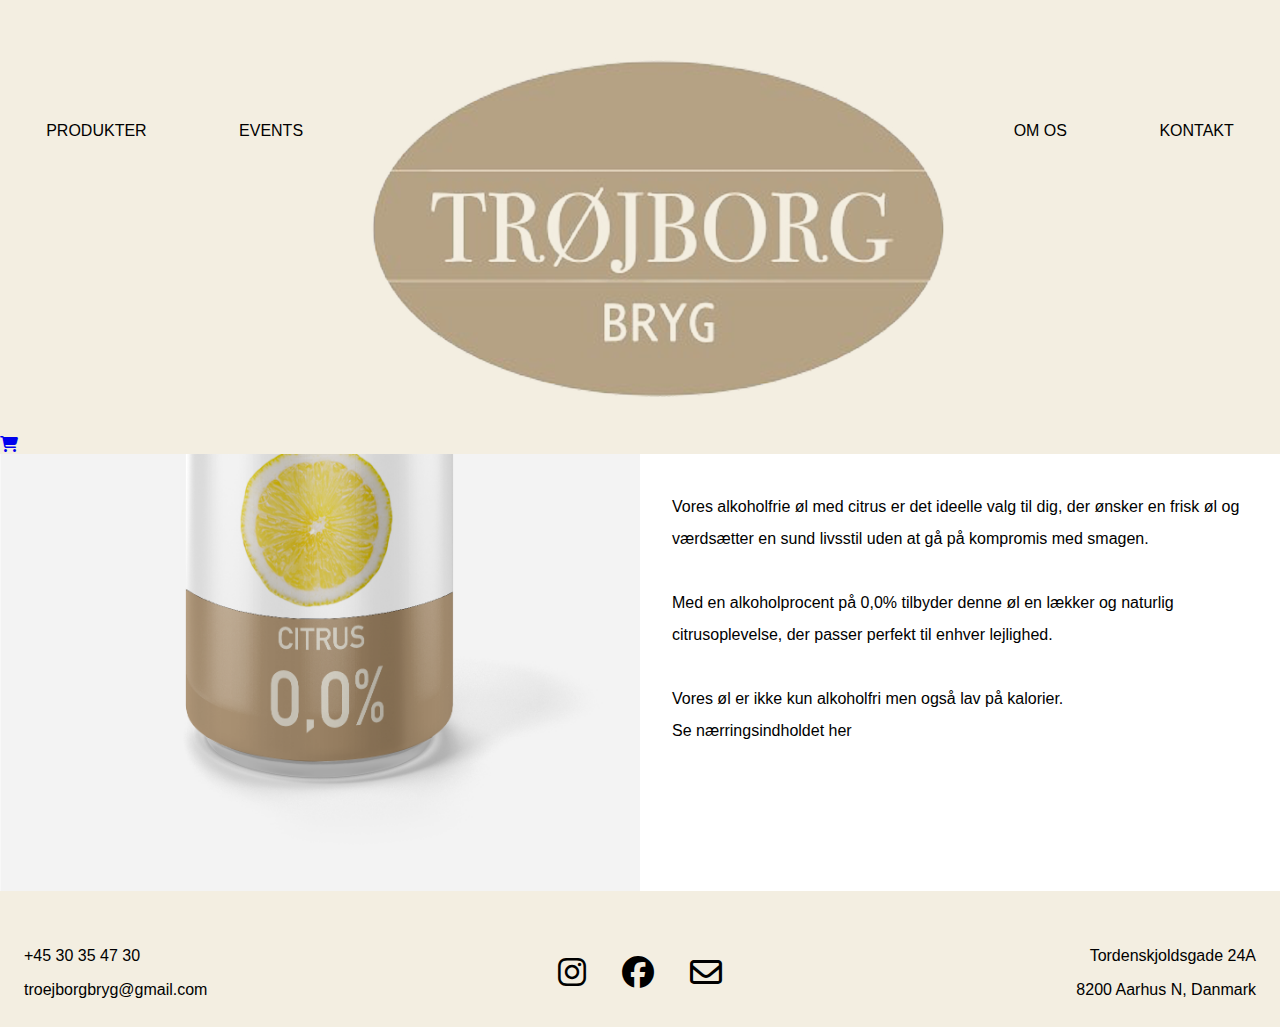
==== citrus.html @ c744fb50 "Første upload til Github" ====
<!DOCTYPE html>
<html lang="da">
<head>
    <meta charset="UTF-8">
    <meta name="viewport" content="width=device-width, initial-scale=1.0">
    <title>Alkoholfri øl med citrus</title>
    <link rel="stylesheet" href="https://cdnjs.cloudflare.com/ajax/libs/font-awesome/6.4.2/css/all.min.css">
    <link rel="stylesheet" href="css/style.css">
    <link rel="icon" href="img/logo.webp"> 
</head>
<body>
    <header>
        <nav>    
                <div class="menu-mobil">
                    <input type="checkbox" id="check">
                    <label for="check" class="checkbtn">
                        <i class="fa-solid fa-bars"></i>
                        <!-- <img class="burgerbar" src="img/burgerbar.webp" alt="Burgerbar"> -->
                    </label>
                </div>
                            
                    <ul class="menu-pc">
                        <li><a href="produkter.html">PRODUKTER</a></li>
                        <li><a href="error.html">EVENTS</a></li>
                             <!-- logo -->
                             <a href="index.html" id="navlogo">
                                 <img src="img/logo.webp" alt="Logo"></a>
                        <li><a href="om.html">OM OS</a></li>
                        <li><a href="kontakt.html">KONTAKT</a></li>
                    </ul>

                    <a href="#"><i class="fa-solid fa-cart-shopping"></i></a>

    
        </nav>
    </header>
<main>
    <section class="alkoholfri-citrus">
        <img class="alkoholfri-citrus-billede" src="img/citrus.webp" alt="Alkoholfri øl med citrus">

        <div class="alkoholfri-citrus-boks1">
            <h1>ALKOHOLFRI ØL MED CITRUS</h1>
            <p>0,33L</p>
            <div class="alkoholfri-citrus-knap">LÆG I KURV</div>
            <h2>Beskrivelse</h2>
            <p>Vores alkoholfrie øl med citrus er det ideelle valg til dig, der ønsker en frisk øl og værdsætter en sund livsstil uden at gå på kompromis med smagen. <br><br>

                Med en alkoholprocent på 0,0% tilbyder denne øl en lækker og naturlig citrusoplevelse, der passer perfekt til enhver lejlighed. <br><br>
                
                Vores øl er ikke kun alkoholfri men også lav på kalorier.</p>
                
                <a class="alkoholfri-citrus-indhold" href="#"><p>Se nærringsindholdet her</p></a>
        </div>

    </section>
</main>
<footer>
    <div class="footer-kontakt">
        <ul>
            <li>+45 30 35 47 30</li>
            <li>troejborgbryg@gmail.com</li>
        </ul>
    </div>

    <div class="social">
        <a href="#"><i class="fab fa-instagram"></i></a>
        <a class="fb" href="#"><i class="fab fa-facebook"></i></a>
        <a href="mailto:mia.s.lauridsen@gmail.com"><i class="fa-regular fa-envelope"></i></a>
    </div>

    <div class="footer-adresse">
        <ul>
            <li>Tordenskjoldsgade 24A</li>
            <li>8200 Aarhus N, Danmark</li>
        </ul>
    </div>

</footer>
</body>
</html>
---- css/style.css ----
* {
    padding: 0;
    margin: 0;
    text-decoration: none;
    list-style: none;
    box-sizing: border-box;
    font-family: Arial, Helvetica, sans-serif;
} 
body {
    width: 100%;
}

nav {
    background-color: #f3eee1;
    position: fixed;
    z-index: 5;
    width: 100%;
}

nav ul li {
   margin: 0 2%;
}

nav ul li a {
    display: inline-block; 
    font-size: 1rem;
    color: black;
}

#menu-produkter :hover {
    opacity: 0.2;
  }

#menu-events :hover {
    opacity: 0.2;
}

#menu-om :hover{
    opacity: 0.2;
  }

#menu-kontakt :hover {
    opacity: 0.2;
}

#check {
    display: none;
}

.logo {
    height: 12rem;
}
 
.shopping-container {
    position: absolute;
    right: 10%;
    top: 40%;
    color: #b5a183;
}

.shopping-container:hover {
    opacity: 0.5;
}

.fa-bars {
    position: absolute;
    right: 4%;
    top: 40%;
    color: #b5a183;
}

.fa-bars:hover {
    opacity: 0.5;
}

/*************************************************************************************************************************************/
/********************************************************** FORSIDE ******************************************************************/
/*************************************************************************************************************************************/

/* section med big photo */

.forside-storboks {
    position: relative;
    display: flex;
    flex-direction: column;
    justify-content: center;
    align-items: center;
    background-color: #f3eee1;
}

.forside-storboks img {
    width: 100%;
    padding:9rem 10rem 4rem 10rem;
}

.forside-storboks .tekstbox {
    background-color: #b5a183;
    padding: 1rem 3rem;
    margin-bottom: 2rem;
    text-align: center;
}

.forside-storboks .tekstbox a {
    background-color: #b5a183;
    color: black;
    padding: 1rem 0;
    text-align: center;
}

.forside-storboks .tekstbox a :hover {
    color: #f3eee1;
}

/* De seks bokse */

.forside-bokse {
    display: flex;
    flex-wrap: wrap;
    background-color: white;
    width: 100%;
  }
  
  .forside-bokse .forside-boks1 {
    background-color: white;
    width: 33.3%;
    font-size: 1rem;
    padding: 5rem 4rem;
  }

  .forside-bokse .forside-boks1 p {
    text-align: left;
    font-size: 1rem;
    padding: 2rem 0;
    line-height: 2rem;
  }

  .forside-boks1-knap {
    text-align: center;
  }

  .forside-boks1-link {
    background-color: #b5a183;
    color: black;
    display: inline-block;
    padding: 1.5rem;
    margin-top: 2rem;
  }

  .forside-boks1-knap :hover {
    color: #f3eee1;
  }

  .forside-bokse .forside-boks2 {
    background-color: #f3eee1;
    width: 33.3%;
    font-size: 1rem;
  }

  .forside-bokse img {
    width: 100%;
    padding: 5rem;
  }

  .forside-bokse .forside-boks3 {
    background-color: white;
    width: 33.3%;
    font-size: 1rem;
    padding: 5rem 4rem;
  }

  .forside-bokse .forside-boks3 p {
    text-align: left;
    font-size: 1rem;
    padding: 2rem 0;
    line-height: 2rem;
  }

  .forside-boks3-knap {
    text-align: center;
  }

  .forside-boks3-link {
    background-color: #b5a183;
    color: black;
    display: inline-block;
    padding: 1.5rem;
    margin-top: 5.7rem;
  }

  .forside-boks3-knap :hover {
    color: #f3eee1;
  }


  .forside-bokse .forside-boks4 {
    background-color: #f3eee1;
    width: 33.3%;
    text-align: center;
    font-size: 1rem;
  }

  .forside-bokse .forside-boks4 img {
    width: 100%;
    padding: 5rem;
  }

  .forside-bokse .forside-boks5 {
    background-color: white;
    width: 33.3%;
    text-align: left;
    font-size: 1rem;
    padding: 5rem 4rem;
  }

  .forside-bokse .forside-boks5 p {
    text-align: left;
    font-size: 1rem;
    padding: 2rem 0;
    line-height: 2rem;
  }

  .forside-bokse .forside-boks6 {
    background-color: #f3eee1;
    width: 33.3%;
    text-align: center;
    font-size: 1rem;
  }

  .forside-bokse img {
    width: 100%;
    padding: 5rem;
  }


/*************************************************************************************************************************************/
/********************************************************** PRODUKTER ****************************************************************/
/*************************************************************************************************************************************/

.produkter-overskrift {
    background-color: #f3eee1;
    padding: 12rem 0 2rem 0;
    text-align: center;
}

.produkter-overskrift h1 {
    font-size: 2rem;   
    padding-bottom: 2rem;
    font-family: 'Times New Roman', Times, serif;
}

.produkter-overskrift p {
    padding: 1rem 15%;
}

/* læs mere knap + læs mindre knapper */


#laesmere {
    display: none;
}

#laesmere:checked ~ .content {
    display: block;
}

#laesmere:checked ~ .label-laes {
    display: none;
}

.content {
display: none;
}

/* Produkt varianter */

.produkter-varianter {
    display: flex;
    flex-wrap: wrap;
}

.produkter-citrus {
    background-color: white;
    width: 24%;
    text-align: center;
    font-size: 1rem;
    margin: 0.5rem 0.5%;
}

.produkter-citrus img {
    width: 100%;
 }


 .produkter-citrus-link {
    color: black;
 } 

 .produkter-citrus-link :hover {
    opacity: 0.5;
 }

.produkter-cherry {
    background-color: white;
    width: 24%;
    text-align: center;
    font-size: 1rem;
    margin: 0.5rem 0.5%;
}

.produkter-cherry img {
    width: 100%;
 }

.produkter-kiwi {
    background-color: white;
    width: 24%;
    text-align: center;
    font-size: 1rem; 
    margin: 0.5rem 0.5%;
}

.produkter-kiwi img {
    width: 100%;
 }

.produkter-passion {
    background-color: white;
    width: 24%;
    text-align: center;
    font-size: 1rem;
    margin: 0.5rem 0.5%;
}

.produkter-passion img {
    width: 100%;
 }

 .produkter-varianter h3 {
    font-size: 2rem;
    font-family: 'Times New Roman', Times, serif;
 }

.produkter-knap {
    background-color: #b5a183;
    padding: 0.5rem;
} 

.produkter-knap:hover {
    background-color: #f3eee1;
} 

/*************************************************************************************************************************************/
/********************************************* CITRUS - ALKOHOL FRI ØL MED CITRUS ****************************************************/
/*************************************************************************************************************************************/

.alkoholfri-citrus {
    display: flex;
    flex-wrap: wrap;
    padding-top: 3.5rem;
    width: 100%;
}

.alkoholfri-citrus-billede {
    background-color: white;
    width: 50%;
}

.alkoholfri-citrus-boks1 {
    background-color: white;
    width: 50%;
    text-align: left;
    margin: 9rem 0;
    padding: 0 2rem;
}

.alkoholfri-citrus-boks1 h1 {
    font-size: 2rem;
    padding-bottom: 1rem;
    font-family: 'Times New Roman', Times, serif;
}

.alkoholfri-citrus-knap {
    background-color: #b5a183;
    padding: 2rem 3rem;
    margin: 2rem 60% 2rem 0;
    text-align: center;
}

.alkoholfri-citrus-knap:hover {
    background-color: #f3eee1;
}

.alkoholfri-citrus-boks1 h2 {
    font-size: 1.5rem;
    padding-bottom: 2rem;
}

.alkoholfri-citrus-boks1 p {
    font-size: 1rem;
    line-height: 2rem;
}

.alkoholfri-citrus-indhold {
    color: black;
}

.alkoholfri-citrus-indhold :hover {
    opacity: 0.5;
}
/*************************************************************************************************************************************/
/*********************************************************** OM OS *******************************************************************/
/*************************************************************************************************************************************/

.om-os-overskrift {
    padding-top: 8.5rem;
    background-color: #f3eee1;
    text-align: center;
}

.om-os-overskrift h1 {
    font-size: 2rem;
    padding: 2rem;
    font-family: 'Times New Roman', Times, serif;
}

.om-os-overskrift p {
    font-size: 1rem;
    padding: 1rem 10%;
    line-height: 2rem;
}

.om-os-bokse {
    display: flex;
    flex-wrap: wrap;
}

.om-boks1 {
    background-color: #f3eee1;
    width: 50%;
    text-align: left;
    font-size: 1rem;
    padding: 2rem; 
}

.om-boks1 img {
   width: 100%;
   padding: 0 10%;
}

.om-boks2 {
    background-color: white;
    width: 50%;
    text-align: center;
    font-size: 1rem;
    padding: 2rem 2%;
}

.om-boks2 p {
    background-color: white;
    text-align: left;
    font-size: 1rem;
    padding: 1.5rem 3rem;
}

.om-boks3 {
    background-color: white;
    width: 50%;
    text-align: center;
    font-size: 1rem;
    padding: 2rem 2%; 
}

.om-boks3 p {
    background-color: white;
    text-align: left;
    font-size: 1rem;
    padding: 1.5rem 3rem;
}

.om-boks4 {
    background-color: #f3eee1;
    width: 50%;
    text-align: left;
    font-size: 1rem;
    padding: 2rem; 
}

.om-boks4 img {
    width: 100%;
    padding: 0 10%;
 }

/*************************************************************************************************************************************/
/********************************************************** KONTAKT ******************************************************************/
/*************************************************************************************************************************************/

.kontakt {
    display: flex;
    flex-wrap: wrap;
    padding-top: 9rem;
}

.kontakt-boks1 {
    background-color: white;
    width: 50%;
    text-align: left;
    font-size: 1rem;
    padding: 2rem 0 17rem 1.5rem; 
}

.kontakt-boks1 h1 {
    font-family: 'Times New Roman', Times, serif;
}

.kontakt-boks2 {
    background-color: #f3eee1;;
    width: 50%;
    text-align: center;
    font-size: 1.5rem;
    padding: 2rem 0 0 1.5rem;
}

.kontakt-boks2 p {
    text-align: left;
}

.kontakt-boks3 {
    background-color: #f3eee1;;
    width: 50%;
    text-align: left;
    font-size: 1rem;
    padding: 2rem 0 12rem 1.5rem; 
}

.kontakt-boks3 h2 {
    font-family: 'Times New Roman', Times, serif;
}

.kontakt-boks4 {
    background-color: white;
    width: 50%;
    text-align: center;
    font-size: 1rem;
    padding: 5rem 4rem;
}

.kontakt-boks4 iframe{
    width: 100%;
    height: 20rem;
}

/*************************************************************************************************************************************/
/********************************************************** ERROR ******************************************************************/
/*************************************************************************************************************************************/

.error {
    padding: 13rem 5rem 4rem 5rem;
}

.error-firkant {
    background-color: #f3eee1;
    padding: 10%;
    text-align: center;
}

.error h1 {
    font-size: 3rem;
} 

.error-tekst {
    font-size: 1.5rem;
    padding: 1rem;
}

.error a {
    color: black;
}

/*************************************************************************************************************************************/
/************************************************************* FOOTER ****************************************************************/
/*************************************************************************************************************************************/

footer {
    background-color: #f3eee1;
    display: flex;
    width: 100%;
    height: 8.5rem;
}

footer li {
    padding: 0.5rem;
} 

.footer-kontakt {
    flex-direction: column;
    width: 28.5%;
    text-align: left;
    padding: 3rem 0 1rem 1rem;
} 

.social {
    width: 43%;
    text-align: center;
    padding: 4rem;
}

.social a {
    color: black;
    padding: 1rem;
    font-size: 2rem;
}
 

.footer-adresse {
    flex-direction: column;
    width: 28.5%;
    text-align: right;
    padding: 3rem 1rem 1rem 0;
}


/*************************************************************************************************************************************/
/********************************************************* MEDIA QUERIES *************************************************************/
/*************************************************************************************************************************************/


/***************************************************** MEDIA TIL NAVBAR *************************************************************/

/* computer */
@media only screen and (min-width: 1024px) {
nav ul {
    display: flex;
    justify-content: space-around;
    align-items: flex-start;
    text-align: center;
    } 
    
    nav ul li {
        padding-top: 9.5%;
    }

    .logo-container {
        float: inline-start;
    }

    .fa-bars {
        display: none;
    }

    .shopping-container {
        position: absolute;
        right: 5%;
        top: 50%;
        color: #b5a183;
    }
   
}

/* tablet */
    @media only screen and (min-width: 768px) and (max-width:1023px) {
        .checkbtn {
            display: block;
          }

          ul {
            position: fixed;
            width: 100%;
            height: 100vh;
            background: #b5a183;
            top: 80px;
            left: 0;
            text-align: center;
      
          }
      
        /* Step 18 */
        /* Continuing styling break-point 858px max */
      
          nav ul li {
            display: block;
          }
      
            ul {
            left: 100%;
            transition: all 0.5s;
            }
      
        /* Step 19 */
        /* Continuing styling break-point 858px max */
        /* adding new selector #check:checked~ */
            
          #check:checked ~ ul {
            left: 0;
      
          }
      
        /* Step 20 */
        /* Updating selector - nav ul li */
        /* adding new properties - margin and line-height */
      
        nav ul li {
          margin: 50px 0;
          line-height: 30px;
          }
    
        #check {
            display: none;
        }

        .logo {
            height: 10rem;   
        }

        .fa-bars {
            width: 2rem;
        }

    }

/* mobil */
@media only screen and (min-width: 320px) and (max-width:767px) {
    .checkbtn {
        display: block;
      }
  
      ul {
        position: fixed;
            width: 100%;
            height: 100vh;
            background: #b5a183;
            top: 80px;
            left: 0;
            text-align: center;
  
      }
  
    /* Step 18 */
    /* Continuing styling break-point 858px max */
  
      nav ul li {
        display: block;
      }
  
        ul {
        left: 100%;
        transition: all 0.5s;
        }
  
    /* Step 19 */
    /* Continuing styling break-point 858px max */
    /* adding new selector #check:checked~ */
        
      #check:checked ~ ul {
        left: 0;
  
      }
  
    /* Step 20 */
    /* Updating selector - nav ul li */
    /* adding new properties - margin and line-height */
  
    nav ul li {
      margin: 50px 0;
      line-height: 30px;
      }

    #check {
        display: none;
    }

    .logo {
        height: 8rem;
    }
}
 

/**************************************************** MEDIA TIL FORSIDE *********************************************************/

/* tablet */
@media only screen and (min-width: 768px) and (max-width:1023px) {
    .forside-storboks img {
        padding:10rem 4rem 3rem 4rem;
    }

    .forside-storboks .tekstbox  {
        padding: 1rem 5rem;
    }

    .forside-bokse .forside-boks1 {
        width: 50%;
    }

    .forside-bokse .forside-boks2 {
        width: 50%;
    }

    .forside-bokse .forside-boks3 {
        width: 50%;
    }

    .forside-bokse .forside-boks4 {
        width: 50%;
    }

    .forside-bokse .forside-boks5 {
        width: 50%;
    }

    .forside-bokse .forside-boks6 {
        width: 50%;
    }

}

/* mobil */
@media only screen and (min-width: 320px) and (max-width:767px) {
    .forside-storboks img {
        padding:10rem 2rem 3rem 2rem;
    }

    .forside-storboks .tekstbox  {
        padding: 1rem 3rem;
    }

    .forside-bokse .forside-boks1 {
        width: 100%;
    }

    .forside-bokse .forside-boks2 {
        width: 100%;
    }

    .forside-bokse .forside-boks3 {
        width: 100%;
    }

    .forside-bokse .forside-boks4 {
        width: 100%;
    }

    .forside-bokse .forside-boks5 {
        width: 100%;
    }

    .forside-bokse .forside-boks6 {
        width: 100%;
    }
}


/**************************************************** MEDIA TIL PRODUKTER ********************************************************/

/* tablet */
@media only screen and (min-width: 768px) and (max-width:1023px) {
    .produkter-citrus {
        width: 49%;
    }

    .produkter-cherry {
        width: 49%; 
    }
    
    .produkter-kiwi{
        width: 49%; 
    }

    .produkter-passion{
        width: 49%; 
    }
}

/* mobil */
@media only screen and (min-width: 320px) and (max-width:767px) {
    .produkter-citrus {
        width: 100%;
    }

    .produkter-cherry {
        width: 100%; 
    }
    
    .produkter-kiwi{
        width: 100%; 
    }

    .produkter-passion{
        width: 100%; 
    }
      
}


/***************************************************** MEDIA TIL CITRUS **********************************************************/


/* tablet */
@media only screen and (min-width: 768px) and (max-width:1023px) {
    .alkoholfri-citrus-billede {
        width: 100%;
    }
    
    .alkoholfri-citrus-boks1 {
        width: 100%;
    }
}

/* mobil */
@media only screen and (min-width: 320px) and (max-width:767px) {
    .alkoholfri-citrus-billede {
        width: 100%;
        padding-top: 3.5rem;
    }
    
    .alkoholfri-citrus-boks1 {
        width: 100%;   
    }

    .alkoholfri-citrus-knap {
        padding: 1rem;
        margin: 1rem 2rem 2rem 0;
    }  
}


/***************************************************** MEDIA TIL OM OS **********************************************************/


/* mobil */
@media only screen and (min-width: 320px) and (max-width:767px) {
    .om-boks1 {
        width: 100%;
    }
     
    .om-boks2 {
        width: 100%;
    }

    .om-boks3 {
        width: 100%;
    }

    .om-boks4 {
        width: 100%;
    }
}

/***************************************************** MEDIA TIL KONTAKT **********************************************************/

/* tablet */
@media only screen and (min-width: 768px) and (max-width:1023px) {
    
}

/* mobil */
@media only screen and (min-width: 320px) and (max-width:767px) {
    .kontakt-boks1 {
        width: 100%;
        text-align: center;
        background-color: #f3eee1;
        padding: 2rem 2rem 0 2rem;
    }

    .kontakt-boks2 {
        width: 100%;
        padding: 4rem;
        background-color: #f3eee1;
    }

    .kontakt-boks2 {
        width: 100%;
        padding: 4rem;
    }

    .kontakt-boks3 {
        width: 100%;
        text-align: center;
        background-color: white;
        padding: 2rem 2rem 0 2rem;
    }

    .kontakt-boks2 p {
        text-align: center;
        font-size: 1.3rem;
    }

    .kontakt-boks4 {
        width: 100%;
        padding: 2rem;
    }
}

/***************************************************** MEDIA TIL FOOTER **********************************************************/

/* mobil */
@media only screen and (min-width: 320px) and (max-width:767px) {
   .footer-kontakt {
    font-size: 0.7rem;
   }

   .social {
    padding: 4rem 0;
   }

    .social a {
    font-size: 1rem;
   }

   .footer-adresse {
    font-size: 0.7rem;
    padding: 3rem 0 2rem 0;
   }
}
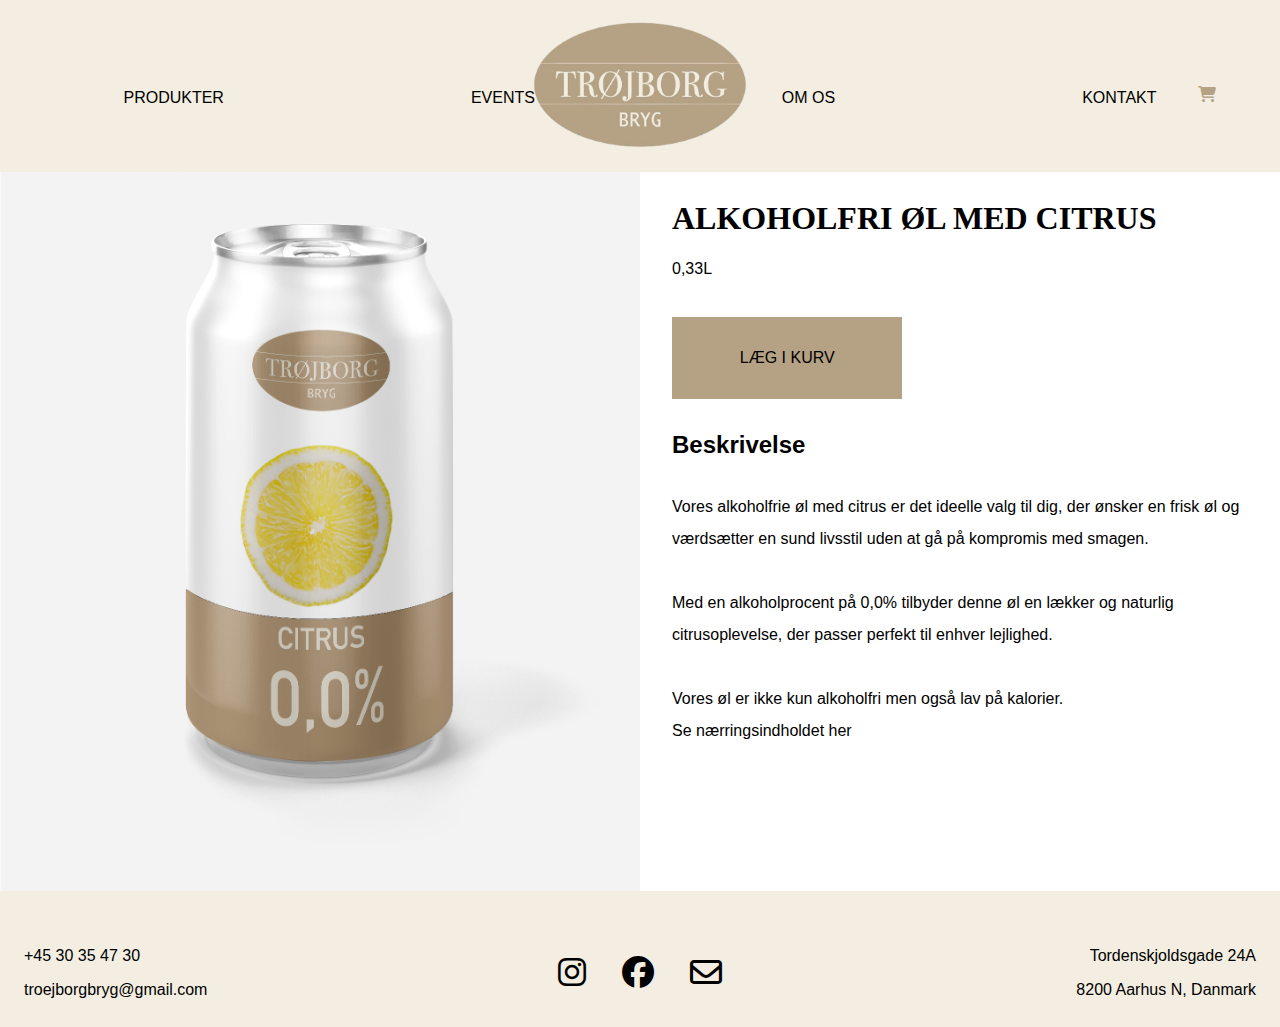
==== commit d8a6c7cf: "Opdateret burgermenu" ====
--- a/citrus.html
+++ b/citrus.html
@@ -10,28 +10,33 @@
 </head>
 <body>
     <header>
-        <nav>    
-                <div class="menu-mobil">
-                    <input type="checkbox" id="check">
-                    <label for="check" class="checkbtn">
-                        <i class="fa-solid fa-bars"></i>
-                        <!-- <img class="burgerbar" src="img/burgerbar.webp" alt="Burgerbar"> -->
-                    </label>
-                </div>
-                            
-                    <ul class="menu-pc">
-                        <li><a href="produkter.html">PRODUKTER</a></li>
-                        <li><a href="error.html">EVENTS</a></li>
-                             <!-- logo -->
-                             <a href="index.html" id="navlogo">
-                                 <img src="img/logo.webp" alt="Logo"></a>
-                        <li><a href="om.html">OM OS</a></li>
-                        <li><a href="kontakt.html">KONTAKT</a></li>
-                    </ul>
+        <nav>
+            <div class="logo-container-mobil">
+              <a href="index.html"><img src="img/logo.webp" alt="" class="logo-mobil"></a>
+            </div>
+            
+            <div class="logo-container">
+                <a href="index.html"><img src="img/logo.webp" alt="" class="logo"></a>
+              </div>
 
-                    <a href="#"><i class="fa-solid fa-cart-shopping"></i></a>
-
-    
+            <div class="shopping-container">
+              <i class="fa-solid fa-shopping-cart"></i>
+            </div>
+            
+            <!-- step 12 - adding input tag, label tag and i tag for fontawesome icon -->
+            <input type="checkbox" id="check" />
+            
+            <!-- step 13 - adding class attribute -->
+            <label for="check" class="checkbtn">
+              <i class="fa fa-bars"></i>
+            </label>
+           
+            <ul>
+                <li id="menu-produkter"><a href="produkter.html">PRODUKTER</a></li>
+                <li id="menu-events"><a href="error.html">EVENTS</a></li>
+                <li id="menu-om"><a href="om.html">OM OS</a></li>
+                <li id="menu-kontakt"><a href="kontakt.html">KONTAKT</a></li>
+            </ul>
         </nav>
     </header>
 <main>
--- a/css/style.css
+++ b/css/style.css
@@ -628,15 +628,13 @@
 
 /* computer */
 @media only screen and (min-width: 1024px) {
-nav ul {
-    display: flex;
-    justify-content: space-around;
-    align-items: flex-start;
-    text-align: center;
+    nav ul {
+        display: flex;
+        justify-content: space-around;
     } 
-    
+
     nav ul li {
-        padding-top: 9.5%;
+        margin-top: -6.5%;
     }
 
     .logo-container {
@@ -653,7 +651,22 @@
         top: 50%;
         color: #b5a183;
     }
-   
+
+    .logo-container {
+        display: none;
+    }
+
+    .logo-container-mobil {
+        display: flex;
+        justify-content: center;
+        width: 100%;
+        padding-bottom: 0.5rem;
+    }
+
+    .logo-mobil {
+        height: 10rem;
+    }
+
 }
 
 /* tablet */
@@ -713,6 +726,10 @@
 
         .fa-bars {
             width: 2rem;
+        }
+
+        .logo-container-mobil {
+            display: none;
         }
 
     }
@@ -771,6 +788,11 @@
     .logo {
         height: 8rem;
     }
+
+    .logo-container-mobil {
+        display: none;
+    }
+    
 }
  
 
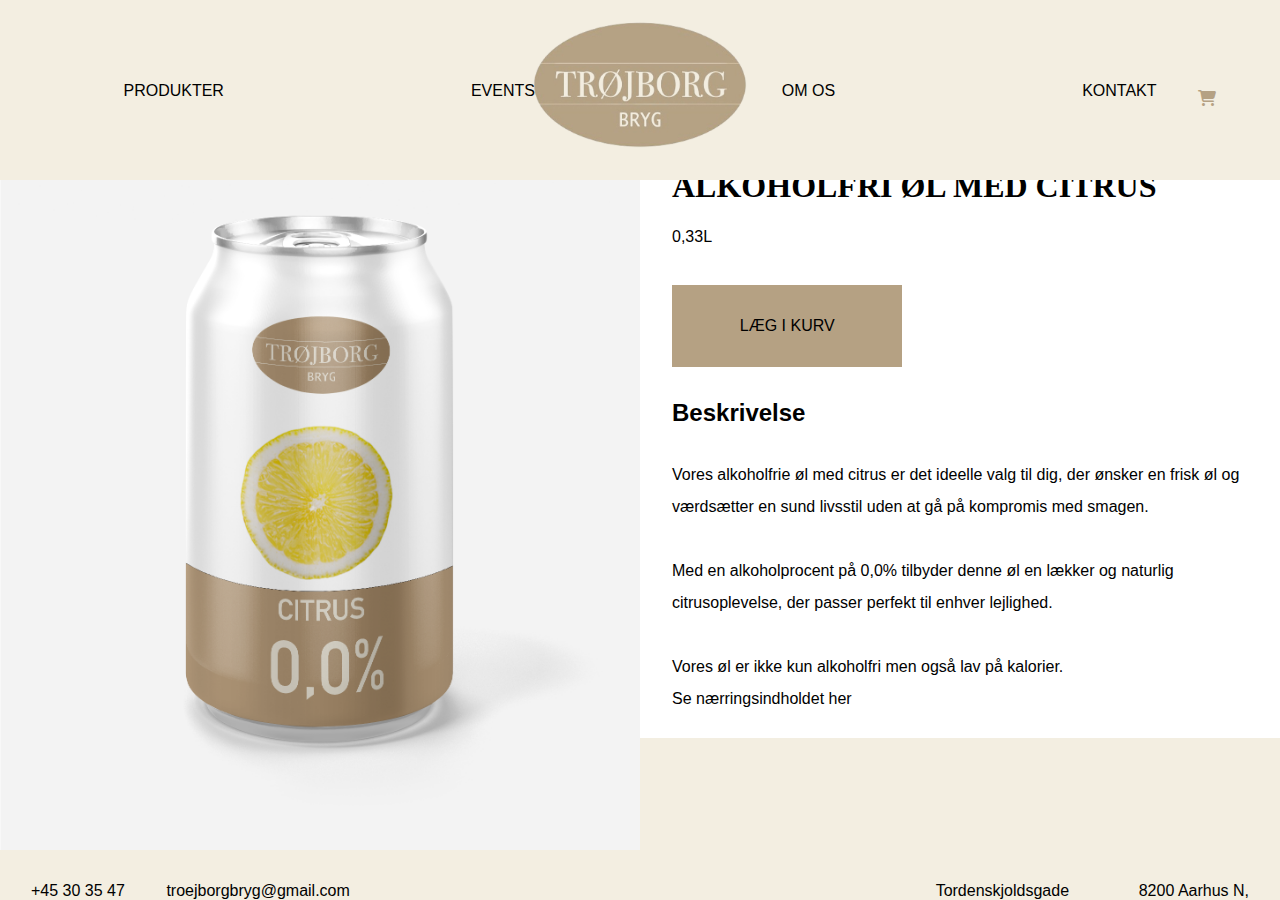
==== commit 7d6ad858: "Tilføjelse af kommentarer + tilrettelser" ====
--- a/citrus.html
+++ b/citrus.html
@@ -7,30 +7,44 @@
     <link rel="stylesheet" href="https://cdnjs.cloudflare.com/ajax/libs/font-awesome/6.4.2/css/all.min.css">
     <link rel="stylesheet" href="css/style.css">
     <link rel="icon" href="img/logo.webp"> 
+
+    <!-- meta for lokation -->
+    <meta name="geo.region" content="DK-82">
+    <meta name="geo.placename" content="Midtjylland">
+    <meta name="geo.position" content="56.1633;10.20361">
+    <meta name="ICBM" content="56.1633, 10.20361">
+    <!-- meta for forfatter -->
+    <meta name="author" content="Mia Smaakjær Lauridsen">
+    <!-- meta for beskrivelse af website -->
+    <meta name="description" content="Trøjborg Bryg producerer friske alkoholfri øl med en alkoholprocent på 0,0">
 </head>
+
 <body>
+
     <header>
         <nav>
+            <header>
+        <!-- her starter min navigationsbar -->
+        <nav>
+            <!-- logo computer -->
             <div class="logo-container-mobil">
-              <a href="index.html"><img src="img/logo.webp" alt="" class="logo-mobil"></a>
+              <a href="index.html"><img src="img/logo.webp" alt="Logo" class="logo-mobil"></a>
             </div>
-            
+            <!-- logo mobil -->
             <div class="logo-container">
-                <a href="index.html"><img src="img/logo.webp" alt="" class="logo"></a>
+                <a href="index.html"><img src="img/logo.webp" alt="Logo" class="logo"></a>
               </div>
-
+              <!-- indkøbskurv -->
             <div class="shopping-container">
               <i class="fa-solid fa-shopping-cart"></i>
             </div>
+            <!-- burgermenu -->
+            <input type="checkbox" id="check">
             
-            <!-- step 12 - adding input tag, label tag and i tag for fontawesome icon -->
-            <input type="checkbox" id="check" />
-            
-            <!-- step 13 - adding class attribute -->
             <label for="check" class="checkbtn">
               <i class="fa fa-bars"></i>
             </label>
-           
+           <!-- menupunkter -->
             <ul>
                 <li id="menu-produkter"><a href="produkter.html">PRODUKTER</a></li>
                 <li id="menu-events"><a href="error.html">EVENTS</a></li>
@@ -38,7 +52,10 @@
                 <li id="menu-kontakt"><a href="kontakt.html">KONTAKT</a></li>
             </ul>
         </nav>
+        <!-- her slutter min navigationsbar -->
+
     </header>
+
 <main>
     <section class="alkoholfri-citrus">
         <img class="alkoholfri-citrus-billede" src="img/citrus.webp" alt="Alkoholfri øl med citrus">
@@ -56,10 +73,12 @@
                 
                 <a class="alkoholfri-citrus-indhold" href="#"><p>Se nærringsindholdet her</p></a>
         </div>
-
     </section>
 </main>
+
+<!-- her starter min footer -->
 <footer>
+    <!-- kontaktoplysninger -->
     <div class="footer-kontakt">
         <ul>
             <li>+45 30 35 47 30</li>
@@ -67,12 +86,14 @@
         </ul>
     </div>
 
+    <!-- sociale medier -->
     <div class="social">
         <a href="#"><i class="fab fa-instagram"></i></a>
         <a class="fb" href="#"><i class="fab fa-facebook"></i></a>
         <a href="mailto:mia.s.lauridsen@gmail.com"><i class="fa-regular fa-envelope"></i></a>
     </div>
 
+    <!-- adresse -->
     <div class="footer-adresse">
         <ul>
             <li>Tordenskjoldsgade 24A</li>
@@ -81,5 +102,7 @@
     </div>
 
 </footer>
+<!-- her slutter min footer -->
+
 </body>
 </html>--- a/css/style.css
+++ b/css/style.css
@@ -10,9 +10,13 @@
     width: 100%;
 }
 
+/*************************************************************************************************************************************/
+/******************************************************* NAVIGATIONSBAR **************************************************************/
+/*************************************************************************************************************************************/
+
 nav {
     background-color: #f3eee1;
-    position: fixed;
+    position: fixed; /* fixed gør at navigationsbaren sidder fast, når man scroller på siden */
     z-index: 5;
     width: 100%;
 }
@@ -27,6 +31,7 @@
     color: black;
 }
 
+/* ændrer farvens gennemsigtighed på menupunkterne, når man holder musen over */
 #menu-produkter :hover {
     opacity: 0.2;
   }
@@ -44,7 +49,7 @@
 }
 
 #check {
-    display: none;
+    display: none; 
 }
 
 .logo {
@@ -101,10 +106,8 @@
 }
 
 .forside-storboks .tekstbox a {
-    background-color: #b5a183;
     color: black;
     padding: 1rem 0;
-    text-align: center;
 }
 
 .forside-storboks .tekstbox a :hover {
@@ -115,14 +118,14 @@
 
 .forside-bokse {
     display: flex;
-    flex-wrap: wrap;
+    flex-wrap: wrap; /* har brugt flex-wrap: wrap, så mine bokse automatisk flyttes ned på næste linje, når bredden er 100% */
     background-color: white;
     width: 100%;
   }
   
   .forside-bokse .forside-boks1 {
     background-color: white;
-    width: 33.3%;
+    width: 33.3%; /* har sat bredden til 33%, så der ligger tre bokse ved siden af hinanden */
     font-size: 1rem;
     padding: 5rem 4rem;
   }
@@ -209,7 +212,7 @@
     width: 33.3%;
     text-align: left;
     font-size: 1rem;
-    padding: 5rem 4rem;
+    padding: 5rem;
   }
 
   .forside-bokse .forside-boks5 p {
@@ -252,35 +255,37 @@
     padding: 1rem 15%;
 }
 
-/* læs mere knap + læs mindre knapper */
-
-
+/* læs mere knap + vis mindre knap i overskriften */
 #laesmere {
-    display: none;
+    display: none; /* gør at det lille afkrydsningsikon forsvinder */
 }
 
 #laesmere:checked ~ .content {
-    display: block;
+    display: block; /* gør at teksten kommer frem, når man trykker læs mere*/
 }
 
 #laesmere:checked ~ .label-laes {
-    display: none;
+    display: none; /* gør at teksten forsvinder, når man trykker vis mindre*/
 }
 
 .content {
-display: none;
+display: none; /* gør at teksten er skjult, når man ikke aktivt har trykket på læs mere*/
+}
+
+.label-laes:hover {
+    opacity: 0.5;
 }
 
 /* Produkt varianter */
 
 .produkter-varianter {
     display: flex;
-    flex-wrap: wrap;
+    flex-wrap: wrap; /* har brugt flex-wrap: wrap, så mine bokse automatisk flyttes ned på næste linje, når bredden er 100% */
 }
 
 .produkter-citrus {
     background-color: white;
-    width: 24%;
+    width: 24%; /* har sat bredden til 24%, så der ligger fire bokse ved siden af hinanden, med lidt mellemrum mellem hver */
     text-align: center;
     font-size: 1rem;
     margin: 0.5rem 0.5%;
@@ -289,7 +294,6 @@
 .produkter-citrus img {
     width: 100%;
  }
-
 
  .produkter-citrus-link {
     color: black;
@@ -333,6 +337,11 @@
 
 .produkter-passion img {
     width: 100%;
+ }
+
+ .produkter-varianter h2 {
+    font-size: 2rem;
+    font-family: 'Times New Roman', Times, serif;
  }
 
  .produkter-varianter h3 {
@@ -355,21 +364,21 @@
 
 .alkoholfri-citrus {
     display: flex;
-    flex-wrap: wrap;
+    flex-wrap: wrap; /* har brugt flex-wrap: wrap, så mine bokse automatisk flyttes ned på næste linje, når bredden er 100% */
     padding-top: 3.5rem;
     width: 100%;
 }
 
 .alkoholfri-citrus-billede {
     background-color: white;
+    width: 50%; /* har sat bredden til 50%, så der ligger to bokse ved siden af hinanden */
+}
+
+.alkoholfri-citrus-boks1 {
+    background-color: white;
     width: 50%;
-}
-
-.alkoholfri-citrus-boks1 {
-    background-color: white;
-    width: 50%;
-    text-align: left;
-    margin: 9rem 0;
+    text-align: left;
+    margin: 7rem 0;
     padding: 0 2rem;
 }
 
@@ -431,12 +440,12 @@
 
 .om-os-bokse {
     display: flex;
-    flex-wrap: wrap;
+    flex-wrap: wrap; /* har brugt flex-wrap: wrap, så mine bokse automatisk flyttes ned på næste linje, når bredden er 100% */
 }
 
 .om-boks1 {
     background-color: #f3eee1;
-    width: 50%;
+    width: 50%; /* har sat bredden til 50%, så der ligger to bokse ved siden af hinanden */
     text-align: left;
     font-size: 1rem;
     padding: 2rem; 
@@ -495,14 +504,14 @@
 /*************************************************************************************************************************************/
 
 .kontakt {
-    display: flex;
-    flex-wrap: wrap;
+    display: flex; 
+    flex-wrap: wrap; /* har brugt flex-wrap: wrap, så mine bokse automatisk flyttes ned på næste linje, når bredden er 100% */
     padding-top: 9rem;
 }
 
 .kontakt-boks1 {
     background-color: white;
-    width: 50%;
+    width: 50%; /* har sat bredden til 50%, så der ligger to bokse ved siden af hinanden */
     text-align: left;
     font-size: 1rem;
     padding: 2rem 0 17rem 1.5rem; 
@@ -514,7 +523,7 @@
 
 .kontakt-boks2 {
     background-color: #f3eee1;;
-    width: 50%;
+    width: 50%; 
     text-align: center;
     font-size: 1.5rem;
     padding: 2rem 0 0 1.5rem;
@@ -631,10 +640,11 @@
     nav ul {
         display: flex;
         justify-content: space-around;
+        margin-top: -7%;
     } 
 
     nav ul li {
-        margin-top: -6.5%;
+        padding-bottom: 5rem;
     }
 
     .logo-container {
@@ -677,43 +687,22 @@
 
           ul {
             position: fixed;
-            width: 100%;
+            width: 100%; 
             height: 100vh;
             background: #b5a183;
-            top: 80px;
-            left: 0;
             text-align: center;
-      
+            left: 100%;
+            transition: all 0.5s;
           }
-      
-        /* Step 18 */
-        /* Continuing styling break-point 858px max */
       
           nav ul li {
             display: block;
+            margin: 50px 0;
+            line-height: 30px;
           }
-      
-            ul {
-            left: 100%;
-            transition: all 0.5s;
-            }
-      
-        /* Step 19 */
-        /* Continuing styling break-point 858px max */
-        /* adding new selector #check:checked~ */
             
           #check:checked ~ ul {
-            left: 0;
-      
-          }
-      
-        /* Step 20 */
-        /* Updating selector - nav ul li */
-        /* adding new properties - margin and line-height */
-      
-        nav ul li {
-          margin: 50px 0;
-          line-height: 30px;
+            left: 0; /* gør at burgermenuen folder helt ud på siden*/
           }
     
         #check {
@@ -731,7 +720,6 @@
         .logo-container-mobil {
             display: none;
         }
-
     }
 
 /* mobil */
@@ -745,39 +733,22 @@
             width: 100%;
             height: 100vh;
             background: #b5a183;
-            top: 80px;
-            left: 0;
             text-align: center;
-  
+            left: 100%;
+            transition: all 0.5s;
       }
-  
-    /* Step 18 */
-    /* Continuing styling break-point 858px max */
   
       nav ul li {
         display: block;
       }
-  
-        ul {
-        left: 100%;
-        transition: all 0.5s;
-        }
-  
-    /* Step 19 */
-    /* Continuing styling break-point 858px max */
-    /* adding new selector #check:checked~ */
+
         
       #check:checked ~ ul {
-        left: 0;
-  
+        left: 0; /* gør at burgermenuen folder helt ud på siden*/
       }
   
-    /* Step 20 */
-    /* Updating selector - nav ul li */
-    /* adding new properties - margin and line-height */
-  
     nav ul li {
-      margin: 50px 0;
+      margin: 50px 0; 
       line-height: 30px;
       }
 
@@ -792,7 +763,6 @@
     .logo-container-mobil {
         display: none;
     }
-    
 }
  
 
@@ -808,6 +778,7 @@
         padding: 1rem 5rem;
     }
 
+    /* her ændres alle de små bokse, så de kommer til at fylde 50% i bredden, så der er to boks ved siden af hinanden*/
     .forside-bokse .forside-boks1 {
         width: 50%;
     }
@@ -844,6 +815,7 @@
         padding: 1rem 3rem;
     }
 
+/* her ændres alle de små bokse til at fylde 100% i bredden, så alle bokse kommer til at ligge under hinanden*/
     .forside-bokse .forside-boks1 {
         width: 100%;
     }
@@ -874,6 +846,8 @@
 
 /* tablet */
 @media only screen and (min-width: 768px) and (max-width:1023px) {
+    
+    /* her ændres hvert produkt til at fylde 49% i bredden, så der er to produkter ved siden af hinanden med lidt luft mellem dem */
     .produkter-citrus {
         width: 49%;
     }
@@ -893,6 +867,8 @@
 
 /* mobil */
 @media only screen and (min-width: 320px) and (max-width:767px) {
+    
+    /* her ændres hvert produkt til at fylde 100% i bredden, så alle produkter ligger under hinanden */
     .produkter-citrus {
         width: 100%;
     }
@@ -917,6 +893,7 @@
 
 /* tablet */
 @media only screen and (min-width: 768px) and (max-width:1023px) {
+    /* her sættes bredden af hhv. billede og tekst til 100%, så de kommer under hinanden */
     .alkoholfri-citrus-billede {
         width: 100%;
     }
@@ -928,6 +905,7 @@
 
 /* mobil */
 @media only screen and (min-width: 320px) and (max-width:767px) {
+    /* her sættes bredden af hhv. billede og tekst til 100%, så de kommer under hinanden */
     .alkoholfri-citrus-billede {
         width: 100%;
         padding-top: 3.5rem;
@@ -949,6 +927,7 @@
 
 /* mobil */
 @media only screen and (min-width: 320px) and (max-width:767px) {
+    /* alle bokse bliver sat til 100%, så de kommer under hinanden */
     .om-boks1 {
         width: 100%;
     }
@@ -968,13 +947,9 @@
 
 /***************************************************** MEDIA TIL KONTAKT **********************************************************/
 
-/* tablet */
-@media only screen and (min-width: 768px) and (max-width:1023px) {
-    
-}
-
 /* mobil */
 @media only screen and (min-width: 320px) and (max-width:767px) {
+    /* alle bokse bliver sat til 100%, så de kommer under hinanden */
     .kontakt-boks1 {
         width: 100%;
         text-align: center;
@@ -1012,6 +987,8 @@
 }
 
 /***************************************************** MEDIA TIL FOOTER **********************************************************/
+
+
 
 /* mobil */
 @media only screen and (min-width: 320px) and (max-width:767px) {
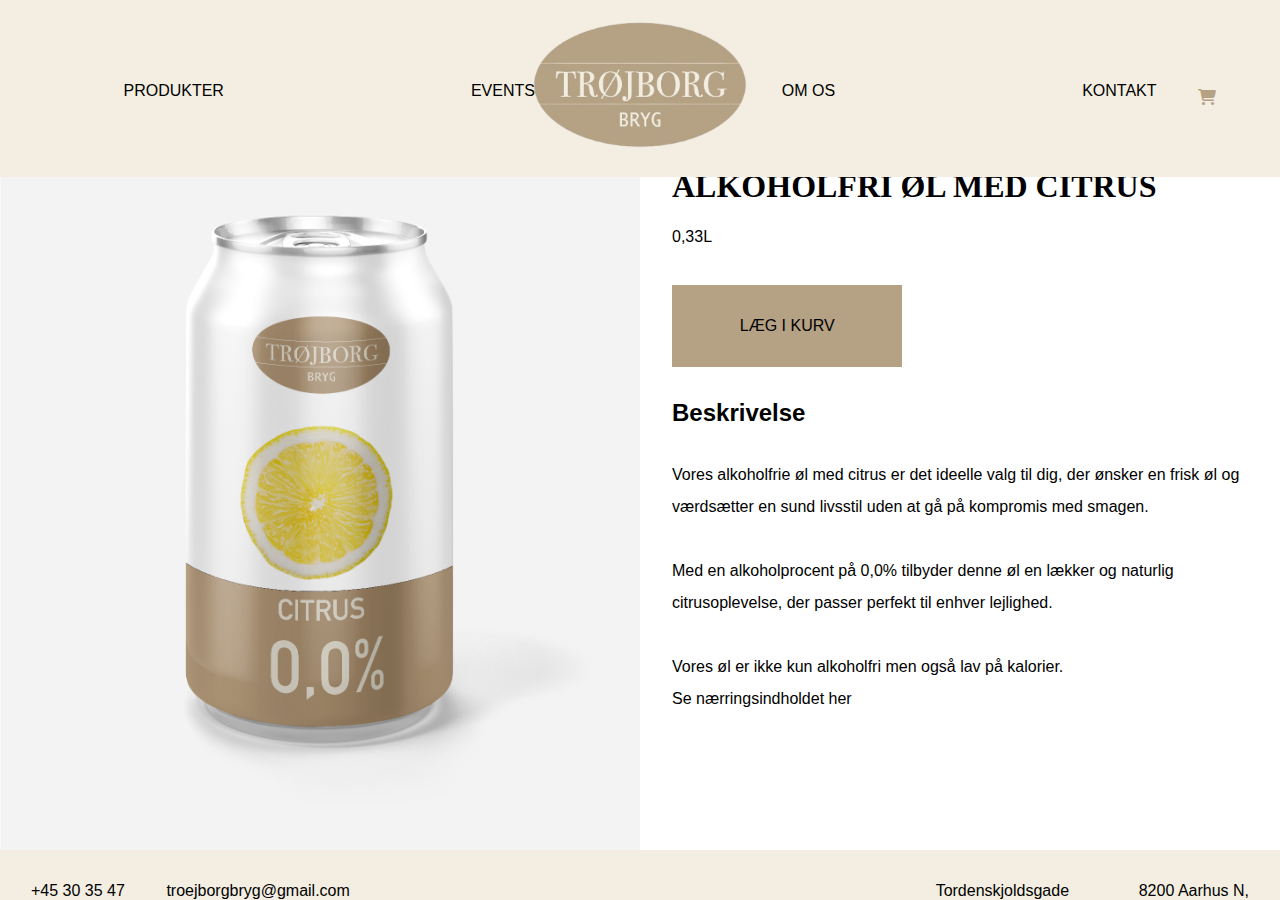
==== commit e00005e5: "justeringer i footer" ====
--- a/citrus.html
+++ b/citrus.html
@@ -88,8 +88,8 @@
 
     <!-- sociale medier -->
     <div class="social">
-        <a href="#"><i class="fab fa-instagram"></i></a>
-        <a class="fb" href="#"><i class="fab fa-facebook"></i></a>
+        <a href="https://www.instagram.com/" target="_blank"><i class="fab fa-instagram"></i></a>
+        <a class="fb" href="https://www.facebook.com/?locale=da_DK" target="_blank"><i class="fab fa-facebook"></i></a>
         <a href="mailto:mia.s.lauridsen@gmail.com"><i class="fa-regular fa-envelope"></i></a>
     </div>
 
--- a/css/style.css
+++ b/css/style.css
@@ -367,11 +367,14 @@
     flex-wrap: wrap; /* har brugt flex-wrap: wrap, så mine bokse automatisk flyttes ned på næste linje, når bredden er 100% */
     padding-top: 3.5rem;
     width: 100%;
+    margin-top: 0%;
+    background-color: white;
 }
 
 .alkoholfri-citrus-billede {
     background-color: white;
     width: 50%; /* har sat bredden til 50%, så der ligger to bokse ved siden af hinanden */
+    
 }
 
 .alkoholfri-citrus-boks1 {
@@ -641,11 +644,8 @@
         display: flex;
         justify-content: space-around;
         margin-top: -7%;
+        margin-bottom: 6%;
     } 
-
-    nav ul li {
-        padding-bottom: 5rem;
-    }
 
     .logo-container {
         float: inline-start;
@@ -891,6 +891,7 @@
 /***************************************************** MEDIA TIL CITRUS **********************************************************/
 
 
+
 /* tablet */
 @media only screen and (min-width: 768px) and (max-width:1023px) {
     /* her sættes bredden af hhv. billede og tekst til 100%, så de kommer under hinanden */
@@ -955,6 +956,7 @@
         text-align: center;
         background-color: #f3eee1;
         padding: 2rem 2rem 0 2rem;
+        margin-top: -2%;
     }
 
     .kontakt-boks2 {
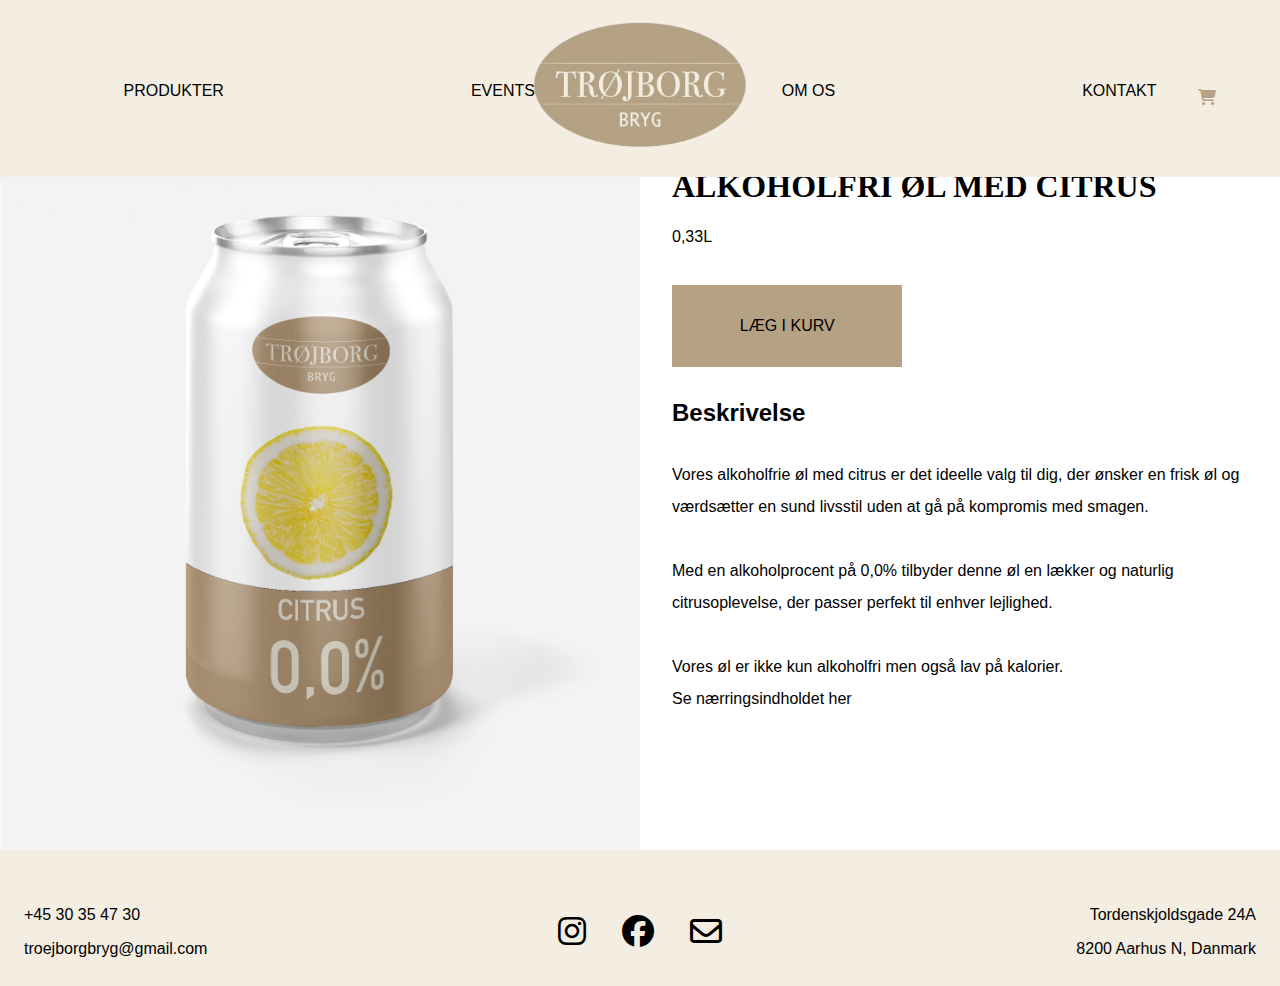
==== commit c373fafa: "Citrus - navigation" ====
--- a/citrus.html
+++ b/citrus.html
@@ -21,8 +21,6 @@
 
 <body>
 
-    <header>
-        <nav>
             <header>
         <!-- her starter min navigationsbar -->
         <nav>
--- a/css/style.css
+++ b/css/style.css
@@ -367,7 +367,7 @@
     flex-wrap: wrap; /* har brugt flex-wrap: wrap, så mine bokse automatisk flyttes ned på næste linje, når bredden er 100% */
     padding-top: 3.5rem;
     width: 100%;
-    margin-top: 0%;
+    margin-top: 0;
     background-color: white;
 }
 
